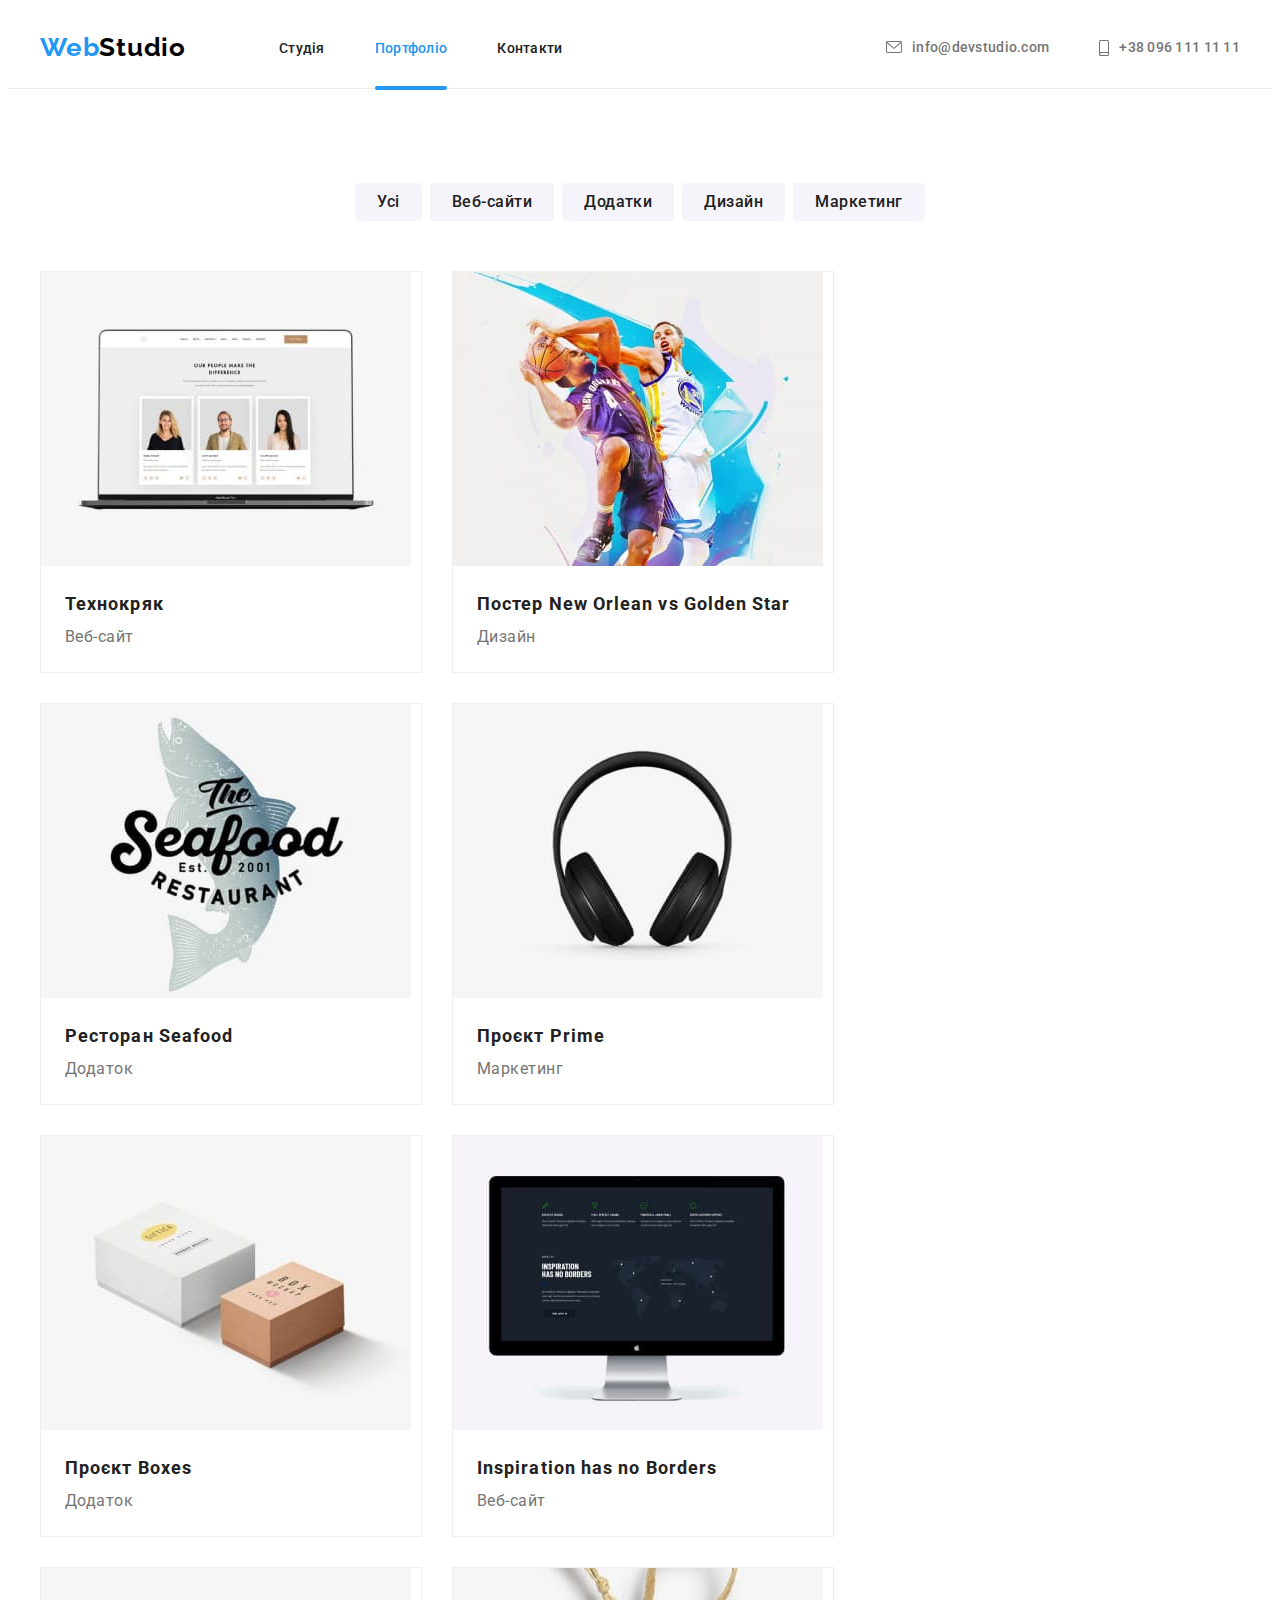
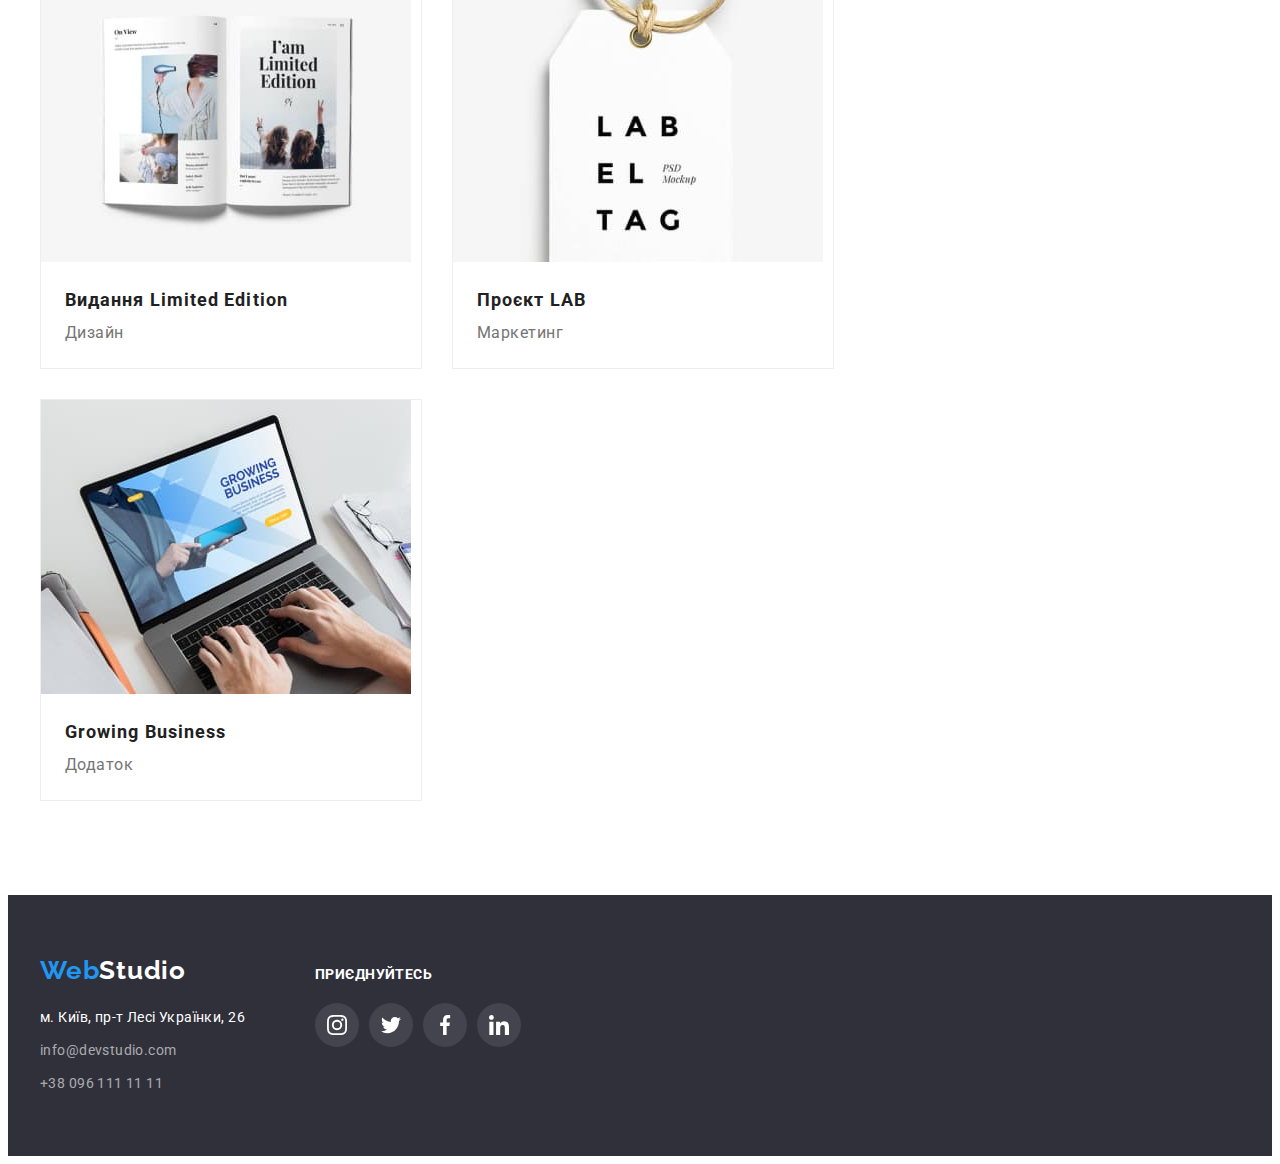
==== portfolio.html @ ef1a1031 "start HW#6" ====
<!DOCTYPE html>
<html lang="uk-ua">
  <head>
    <meta charset="UTF-8" />
    <meta http-equiv="X-UA-Compatible" content="IE=edge" />
    <meta
      name="viewport"
      content="width=device-width, initial-scale=1.0"
    />
    <title>Web Studio</title>
    <link
      rel="preconnect"
      href="https://fonts.googleapis.com"
    />
    <link
      rel="preconnect"
      href="https://fonts.gstatic.com"
      crossorigin
    />
    <link
      href="https://fonts.googleapis.com/css2?family=Raleway:wght@700&family=Roboto:wght@400;500;700;900&display=swap"
      rel="stylesheet"
    />
    <link
      rel="stylesheet"
      href="https://cdnjs.cloudflare.com/ajax/libs/modern-normalize/1.1.0/modern-normalize.min.css"
      integrity="sha512-wpPYUAdjBVSE4KJnH1VR1HeZfpl1ub8YT/NKx4PuQ5NmX2tKuGu6U/JRp5y+Y8XG2tV+wKQpNHVUX03MfMFn9Q=="
      crossorigin="anonymous"
      referrerpolicy="no-referrer"
    />
    <link rel="stylesheet" href="./css/styles.css" />
  </head>
  <body>
    <header class="header">
      <div class="container header-container">
        <nav class="header-navigation">
          <a class="logo" href="./index.html">
            <span class="logo-span">Web</span>Studio
          </a>
          <ul class="header-list list">
            <li class="header-item">
              <a class="header-link link" href="./index.html">Студія</a>
            </li>
            <li class="header-item">
              <a class="header-link current link" href="./portfolio.html">Портфоліо</a>
            </li>
            <li class="header-item">
              <a class="header-link link" href="">Контакти</a>
            </li>
          </ul>
        </nav>
        <ul class="header-contacts list">
          <li class="contacts-item">
            <a class="contacts-mail" href="mailto:info@devstudio.com">
              <svg class="contact-icon" width="16px" height="12px">
                <use href="./images/icomoon/symbol-defs.svg#icon-envelope"></use>
              </svg>
              info@devstudio.com</a>
          </li>
          <li class="contacts-item">
            <a class="contacts-tel" href="tel:+380961111111">
              <svg class="contact-icon" width="10px" height="16px">
                <use href="./images/icomoon/symbol-defs.svg#icon-smartphone"></use>
              </svg>
              +38 096 111 11 11</a>
          </li>
        </ul>
      </div>
    </header>
    <main class="main">
      <section class="project-main">
        <div class="container">
          <ul class="main-list list">
            <li class="main-item">
              <button class="main-btn" type="button">
                Усі
              </button>
            </li>
            <li class="main-item">
              <button class="main-btn" type="button">
                Веб-сайти
              </button>
            </li>
            <li class="main-item">
              <button class="main-btn" type="button">
                Додатки
              </button>
            </li>
            <li class="main-item">
              <button class="main-btn" type="button">
                Дизайн
              </button>
            </li>
            <li class="main-item">
              <button class="main-btn" type="button">
                Маркетинг
              </button>
            </li>
          </ul>
        </div>
        <!--section-project-->
        <section class="project">
          <div class="container">
            <ul class="project-list list project-wrap">
              <li class="project-link">
                <div class="link-smgtext">
                  <img
                    class="project-picture"
                    src="./images/project-1.jpg"
                    alt="макет веб-сайта"
                    width="370"
                    height="294"
                  />
                  <p class="picture-top-text">Ресурс пропонує комплексні пропозиції з різним рівнем функціоналу та сервісів. Все це дозволить відвідувачу отримати
                  вичерпні відомості про компанію чи приватну особу.</p>
                </div>
                <div class="text">
                  <h3 class="project-title">Технокряк</h3>
                  <p class="project-text">Веб-сайт</p>
                </div>
              </li>
              <li class="project-link">
                <div class="link-smgtext">
                  <img
                    class="project-picture"
                    src="./images/project-2.jpg"
                    alt="макет дизайна"
                    width="370"
                    height="294"
                  />
                  <p class="picture-top-text">Ресурс пропонує комплексні пропозиції з різним рівнем функціоналу та сервісів. Все це
                    дозволить відвідувачу отримати
                    вичерпні відомості про компанію чи приватну особу.</p>
                </div>
                <div class="text">
                  <h3 class="project-title">
                    Постер
                    <span lang="en"
                      >New Orlean vs Golden Star</span
                    >
                  </h3>
                  <p class="project-text">Дизайн</p>
                </div>
              </li>
              <li class="project-link">
                <div class="link-smgtext">
                  <img
                    class="project-picture"
                    src="./images/project-3.jpg"
                    alt="макет приложения"
                    width="370"
                    height="294"
                  />
                  <p class="picture-top-text">Ресурс пропонує комплексні пропозиції з різним рівнем функціоналу та сервісів. Все це
                    дозволить відвідувачу отримати
                    вичерпні відомості про компанію чи приватну особу.</p>
                </div>  
                <div class="text">
                  <h3 class="project-title">
                    Ресторан <span lang="en">Seafood</span>
                  </h3>
                  <p class="project-text">Додаток</p>
                </div>
              </li>
              <li class="project-link">
                <div class="link-smgtext">
                  <img
                    class="project-picture"
                    src="./images/project-4.jpg"
                    alt="фото наушників"
                    width="370"
                    height="294"
                  />
                  <p class="picture-top-text">Ресурс пропонує комплексні пропозиції з різним рівнем функціоналу та сервісів. Все це
                    дозволить відвідувачу отримати
                    вичерпні відомості про компанію чи приватну особу.</p>
                </div>
                <div class="text">
                  <h3 class="project-title">
                    Проєкт <span lang="en">Prime</span>
                  </h3>
                  <p class="project-text">Маркетинг</p>
                </div>
              </li>
              <li class="project-link">
                <div class="link-smgtext">
                  <img
                    class="project-picture"
                    src="./images/project-5.jpg"
                    alt="две коробки"
                    width="370"
                    height="294"
                  />
                  <p class="picture-top-text">Ресурс пропонує комплексні пропозиції з різним рівнем функціоналу та сервісів. Все це
                    дозволить відвідувачу отримати
                    вичерпні відомості про компанію чи приватну особу.</p>
                </div>
                <div class="text">
                  <h3 class="project-title">
                    Проєкт <span lang="en">Boxes</span>
                  </h3>
                  <p class="project-text">Додаток</p>
                </div>
              </li>
              <li class="project-link">
                <div class="link-smgtext">
                  <img
                    class="project-picture"
                    src="./images/project-6.jpg"
                    alt="экран с примером веб-сайта"
                    width="370"
                    height="294"
                  />
                  <p class="picture-top-text">Ресурс пропонує комплексні пропозиції з різним рівнем функціоналу та сервісів. Все це
                    дозволить відвідувачу отримати
                    вичерпні відомості про компанію чи приватну особу.</p>
                </div>  
                <div class="text">
                  <h3 class="project-title" lang="en">
                    Inspiration has no Borders
                  </h3>
                  <p class="project-text">Веб-сайт</p>
                </div>
              </li>
              <li class="project-link">
                <div class="link-smgtext">
                  <img
                    class="project-picture"
                    src="./images/project-7.jpg"
                    alt="развернутая книга"
                    width="370"
                    height="294"
                  />
                  <p class="picture-top-text">Ресурс пропонує комплексні пропозиції з різним рівнем функціоналу та сервісів. Все це
                    дозволить відвідувачу отримати
                    вичерпні відомості про компанію чи приватну особу.</p>
                </div>
                <div class="text">
                  <h3 class="project-title">
                    Видання
                    <span lang="en">Limited Edition</span>
                  </h3>
                  <p class="project-text">Дизайн</p>
                </div>
              </li>
              <li class="project-link">
                <div class="link-smgtext">
                  <img
                    class="project-picture"
                    src="./images/project-8.jpg"
                    alt="лейб"
                    width="370"
                    height="294"
                  />
                  <p class="picture-top-text">Ресурс пропонує комплексні пропозиції з різним рівнем функціоналу та сервісів. Все це
                    дозволить відвідувачу отримати
                    вичерпні відомості про компанію чи приватну особу.</p>
                  </div>
                <div class="text">
                  <h3 class="project-title">
                    Проєкт <span lang="en">LAB</span>
                  </h3>
                  <p class="project-text">Маркетинг</p>
                </div>
              </li>
              <li class="project-link">
                <div class="link-smgtext">
                  <img
                    class="project-picture"
                    src="./images/project-9.jpg"
                    alt=""
                    width="370"
                    height="294"
                  />
                  <p class="picture-top-text">Ресурс пропонує комплексні пропозиції з різним рівнем функціоналу та сервісів. Все це
                    дозволить відвідувачу отримати
                    вичерпні відомості про компанію чи приватну особу.</p>
                </div>
                  <div class="text">
                  <h3 class="project-title" lang="en">
                    Growing Business
                  </h3>
                  <p class="project-text">Додаток</p>
                </div>
              </li>
            </ul>
          </div>
        </section>
      </section>
    </main>
    <footer class="footer">
      <div class="footer-flex container">
        <div class="address">
          <a class="footer-logo" href="./index.html">
            <span class="logo-span">Web</span>Studio
          </a>
          <address class="footer-address">
            <ul class="address-list list">
              <li class="address-item">
                <a class="footer-geo" href="https://goo.gl/maps/ojrVNZB9v67EMsMR8">м. Київ, пр-т Лесі Українки, 26</a>
              </li>
              <li class="address-item">
                <a class="footer-mail" href="mailto:info@devstudio.com">info@devstudio.com</a>
              </li>
              <li class="address-item">
                <a class="footer-tel" href="tel:+380961111111">+38 096 111 11 11</a>
              </li>
            </ul>
          </address>
        </div>
        <div class="footer-client">
          <h2 class="client-title">приєднуйтесь</h2>
          <ul class="client-soc-list list">
            <li class="client-soc-item">
              <a href="" class="client-soc-link"><svg class="client-soc-icon" width="20px" height="20px">
                  <use href="./images/icomoon/symbol-defs.svg#icon-instagram"></use>
                </svg></a>
            </li>
            <li class="client-soc-item">
              <a href="" class="client-soc-link"><svg class="client-soc-icon" width="20px" height="20px">
                  <use href="./images/icomoon/symbol-defs.svg#icon-twitter"></use>
                </svg></a>
            </li>
            <li class="client-soc-item">
              <a href="" class="client-soc-link"><svg class="client-soc-icon" width="20px" height="20px">
                  <use href="./images/icomoon/symbol-defs.svg#icon-facebook"></use>
                </svg></a>
            </li>
            <li class="client-soc-item">
              <a href="" class="client-soc-link"><svg class="client-soc-icon" width="20px" height="20px">
                  <use href="./images/icomoon/symbol-defs.svg#icon-linkedin"></use>
                </svg></a>
            </li>
        </div>
      </div>
    </footer>
  </body>
</html>
---- css/styles.css ----
:root {
  --color-title: #212121;
}

p,
h1,
h2,
h3,
h4,
h5,
h6 {
  margin: 0;
}

ul {
  margin: 0;
  padding-left: 0;
}

body {
  font-family: "Roboto", sans-serif;
  color: #757575;
}

.container {
  width: 1200px;
  padding-left: 15px;
  padding-right: 15px;
  margin: 0 auto;
}

/* ----------------HEADER-------------------- */

.header {
  padding-top: 24px;
  padding-bottom: 25px;
  border-bottom: 1px solid #ececec;
}

.header-container {
  display: flex;
  align-items: center;
}

.header-navigation {
  display: flex;
  align-items: center;
}

.logo {
  font-family: "Raleway", sans-serif;
  text-decoration: none;
  font-style: normal;
  font-weight: 700;
  font-size: 26px;
  line-height: 31px;
  letter-spacing: 0.03em;
  color: #000000;
  margin-right: 93px;
}

.logo-span {
  color: #2196f3;
}

.header-list {
  display: flex;
  align-items: center;
  gap: 50px;
}

.list {
  list-style: none;
}

.header-item .header-link.current {
  color: #2196f3;
}

.current::after {
  content: '';
  position: absolute;
  width: 100%;
  height: 4px;
  border-radius: 2px;
  background-color: #2196f3;
  display: block;
  bottom: 0px;
}

.header-item {
}

.header-link {
  font-weight: 500;
  line-height: 1.14;
  font-size: 14px;
  color: #212121;
  letter-spacing: 0.02em;
  position: relative;
  transition: color 250ms cubic-bezier(0.4, 0, 0.2, 1);
  padding: 34px 0;
}

.header-link:hover,
.header-link:focus {
  color: #2196f3;
}

.link {
  text-decoration: none;
}

.header-contacts {
  display: flex;
  align-items: center;
  margin-left: auto;
  gap: 50px;
}

.contacts-item {
  display: flex;
}

.contacts-mail {
  text-decoration: none;
  font-style: normal;
  font-weight: 500;
  line-height: 1.14;
  letter-spacing: 0.02em;
  font-size: 14px;
  color: #757575;
  display: flex;
  align-items: center;
  transition: color 250ms cubic-bezier(0.4, 0, 0.2, 1);
}

.contacts-mail:hover,
.contacts-mail:focus {
  color: #2196f3;
}

.contact-icon {
  fill: rgba(117, 117, 117, 1);
  margin-right: 10px;
  transition: fill 250ms cubic-bezier(0.4, 0, 0.2, 1);
}

.contacts-mail:hover .contact-icon,
.contacts-mail:focus .contact-icon {
  fill: #2196f3;
}

.contacts-tel {
  text-decoration: none;
  font-style: normal;
  font-size: 14px;
  line-height: 1.14;
  letter-spacing: 0.02em;
  color: #757575;
  font-weight: 500;
  display: flex;
  align-items: center;
  transition: color 250ms cubic-bezier(0.4, 0, 0.2, 1);
}

.contacts-tel:hover,
.contacts-tel:focus {
  color: #2196f3;
}

.contacts-tel:hover .contact-icon,
.contacts-tel:focus .contact-icon {
  fill: #2196f3;
}



/* ------------HERO------------------- */

.hero {
  background-color: #2f303a;
  height: 600px;
  padding: 200px 0;
  background-image: linear-gradient(
      rgba(47, 48, 58, 0.4),
      rgba(47, 48, 58, 0.4)
    ),
    url(../images/heo-bg.jpg);
  background-repeat: no-repeat;
  background-position: center;
  background-size: cover;
}

.hero-title {
  font-weight: 900;
  line-height: 1.36;
  text-align: center;
  letter-spacing: 0.06em;
  text-transform: uppercase;
  color: #ffffff;
  font-size: 44px;
  max-width: 696px;
  margin: 0 auto;
}

.hero-btn {
  cursor: pointer;
  background-color: #2196f3;
  font-family: inherit;
  font-weight: 700;
  font-size: 16px;
  line-height: 1.88;
  text-align: center;
  letter-spacing: 0.06em;
  color: #ffffff;
  padding: 10px 32px;
  box-shadow: 0px 4px 4px rgba(0, 0, 0, 0.15);
  border: 0px;
  border-radius: 4px;
  display: block;
  margin: 30px auto;
}

/* ------SECTION 1---------- */

.section {
  padding-top: 94px;
  padding-bottom: 94px;
}
.section:last-child {
  padding-bottom: 94px;
}

.sections-flex {
  display: flex;
  align-items: center;
  justify-content: center;
  gap: 30px;
}

.features {
}

.features-list {
  align-items: flex-start;
}

.features-item {
}

.features-link {
  display: flex;
  align-items: center;
  justify-content: center;
  width: 270px;
  height: 120px;
  border-radius: 4px;
  background-color: rgba(245, 244, 250, 1);
  margin-bottom: 30px;
}

.features-title {
  font-size: 14px;
  line-height: 1.14;
  letter-spacing: 0.03em;
  text-transform: uppercase;
  color: var(--color-title);
  margin-bottom: 10px;
}

.features-text {
  font-size: 14px;
  line-height: 1.71;
  letter-spacing: 0.03em;
}

/* -------SECTION 2--------- */

.works {
  padding-top: 0px;
}

.works-title {
  font-size: 36px;
  line-height: 42px;
  text-align: center;
  letter-spacing: 0.03em;
  color: var(--color-title);
}

.works-list {
  margin-top: 50px;
}

.works-item {
  position: relative;
}

.work-text {
  position: absolute;
  font-weight: 700;
  font-style: normal;
  font-size: 14px;
  line-height: 1.14em;
  text-align: center;
  letter-spacing: 0.03em;
  text-transform: uppercase;
  padding-top: 27px;
  color: #FFFFFF;
  bottom: 4px;
  border: none;
  width: 370px;
  height: 70px;
  background-color: rgba(47, 48, 58, 0.8);
}

/* ----------SECTION 3----------- */

.team {
  background-color: #f5f4fa;
}

.text {
  padding: 20px 24px;
}

.team-title {
  font-weight: 700;
  font-size: 36px;
  line-height: 1.17;
  text-align: center;
  letter-spacing: 0.03em;
  color: var(--color-title);
}

.team-list {
  margin-top: 50px;
}

.team-item {
  background-color: #ffffff;
  box-shadow: 0px 1px 3px rgba(0, 0, 0, 0.12),
    0px 1px 1px rgba(0, 0, 0, 0.14),
    0px 2px 1px rgba(0, 0, 0, 0.2);
  border-radius: 0px 0px 4px 4px;
}

.teams-name {
  padding-top: 30px;
  padding-bottom: 16px;
}

.team-people {
  font-weight: 500;
  font-size: 16px;
  line-height: 1.19;
  text-align: center;
  letter-spacing: 0.03em;
  color: var(--color-title);
  margin-bottom: 10px;
}

.team-text {
  font-size: 16px;
  line-height: 1.19;
  text-align: center;
  letter-spacing: 0.03em;
}

.team-soc-list {
  list-style: none;
  display: flex;
  align-items: center;
  justify-content: center;
  gap: 10px;
  margin-bottom: 30px;
}

.team-soc-item {
}

.team-soc-link {
  width: 44px;
  height: 44px;
  border-radius: 50%;
  background-color: inherit;
  display: flex;
  align-items: center;
  justify-content: center;
  transition: background-color 250ms cubic-bezier(0.4, 0, 0.2, 1);
}

.team-soc-link:hover,
.team-soc-link:focus {
  background-color: rgba(33, 150, 243, 1);
}

.team-soc-icon {
  fill: rgba(175, 177, 184, 1);
  transition: fill 250ms cubic-bezier(0.4, 0, 0.2, 1);
}

.team-soc-link:hover .team-soc-icon,
.team-soc-link:focus .team-soc-icon {
  fill: rgba(255, 255, 255, 1);
}

/* -----------SECTION-4----------- */

.customers {
}

.customers-flex {
}

.customers-title {
  font-size: 36px;
  line-height: 1.17em;
  text-align: center;
  letter-spacing: 0.03em;
  color: #212121;
  margin-bottom: 50px;
}

.customers-list {
  align-items: flex-start;
}

.customers-item {
}

.customers-link {
  display: flex;
  align-items: center;
  justify-content: center;
  border: 1px solid rgba(175, 177, 184, 1);
  border-radius: 4px;
  width: 170px;
  height: 92px;
  transition: border-color 250ms cubic-bezier(0.4, 0, 0.2, 1);
}

.customers-link:hover,
.customers-link:focus {
  border-color: rgba(33, 150, 243, 1);
}

.customers-icon {
  fill: rgba(175, 177, 184, 1);
  transition: fill 250ms cubic-bezier(0.4, 0, 0.2, 1);
}

.customers-link:hover .customers-icon,
.customers-link:focus .customers-icon {
  fill: rgba(33, 150, 243, 1);
}




/* ---------FOOTER---------- */

.footer {
  background-color: #2f303a;
  padding-top: 60px;
  padding-bottom: 60px;
}

.footer-logo {
  text-decoration: none;
  font-family: "Raleway", sans-serif;
  font-style: normal;
  font-weight: 700;
  font-size: 26px;
  line-height: 1.19;
  letter-spacing: 0.03em;
  color: #ffffff;
}

.footer-address {
  margin-top: 20px;
}

.address-list {
}

.address-item {
  margin-bottom: 9px;
}

.address-item:last-child {
  margin-bottom: 0;
}

.footer-geo {
  text-decoration: none;
  font-style: normal;
  font-weight: 400;
  font-size: 14px;
  line-height: 1.71;
  letter-spacing: 0.03em;
  color: #ffffff;
}

.footer-mail,
.footer-tel {
  text-decoration: none;
  font-style: normal;
  font-weight: 400;
  font-size: 14px;
  line-height: 1.71;
  letter-spacing: 0.03em;
  color: rgba(255, 255, 255, 0.6);
}

.footer-flex {
  display: flex;
  align-items: baseline;
}

.address {
  margin-right: 70px;
}

.footer-client {
  width: 206px;
  height: 80px;
}

.client-title {
  font-size: 14px;
  line-height: 1.14em;
  letter-spacing: 0.03em;
  text-transform: uppercase;
  color: #ffffff;
  margin-bottom: 20px;
}

.client-soc-list {
  display: flex;
  gap: 10px;
}

.client-soc-item {
}

.client-soc-link {
  width: 44px;
  height: 44px;
  border-radius: 50%;
  background-color: rgba(249, 249, 249, 0.1);
  display: flex;
  align-items: center;
  justify-content: center;
  transition: background-color 250ms cubic-bezier(0.4, 0, 0.2, 1);
}

.client-soc-icon {
  fill: #ffffff;
}

.client-soc-link:hover,
.client-soc-link:focus {
  background-color: rgba(33, 150, 243, 1);
}

/* -------Модальне вікно------------ */

.backdrop {
  position: fixed;
  top: 0;
  width: 100%;
  height: 100%;
  background-color: rgba(0, 0, 0, 0.2);
}

.modal {
  width: 528px;
  min-height: 581px;
  background-color: #FFFFFF;
  box-shadow: 0px 1px 3px rgba(0, 0, 0, 0.12), 0px 1px 1px rgba(0, 0, 0, 0.14), 0px 2px 1px rgba(0, 0, 0, 0.2);
  border-radius: 4px;
  position: absolute;
  top: 50%;
  left: 50%;
  transform: translate(-50%, -50%) scale(1);
  transition: transform 300ms cubic-bezier(0.4, 0, 0.2, 1);

}

.backdrop.is-hidden .modal {
  transform: translate(-50%, -50%) scale(1.25);
}

.modal-btn {
  width: 30px;
  height: 30px;
  border: 1px solid rgba(0, 0, 0, 0.1);
  border-radius: 50%;
  background-color: #FFFFFF;
  position: absolute;
  right: 8px;
  top: 8px;
  display: flex;
  align-items: center;
  justify-content: center;
  cursor: pointer;
}

.is-hidden {
  opacity: 0;
  visibility: hidden;
  pointer-events: none;
}

/* --------------------------PORTFOLIO--------------------------------- */

.project-main {
  margin-top: 94px;
  margin-bottom: 94px;
}

.project {
  margin-top: 50px;
}

.project-wrap {
  display: flex;
  flex-wrap: wrap;
  gap: 30px;
}

.main-list {
  display: flex;
  align-items: center;
  justify-content: center;
  gap: 8px;
}

.main-item {
  transition: box-shadow 250ms cubic-bezier(0.4, 0, 0.2, 1);
}

.main-item:hover,
.main-item:focus {
  box-shadow: 0px 3px 1px rgba(0, 0, 0, 0.1),
    0px 1px 2px rgba(0, 0, 0, 0.08),
    0px 2px 2px rgba(0, 0, 0, 0.12);
  
}

.main-btn {
  cursor: pointer;
  font-family: inherit;
  font-weight: 500;
  line-height: 1.62;
  text-align: center;
  letter-spacing: 0.03em;
  color: #212121;
  border: 0px;
  border-radius: 4px;
  background-color: #f5f4fa;
  font-size: 16px;
  padding: 5.91px 22px;
  transition: color 250ms cubic-bezier(0.4, 0, 0.2, 1),
    background-color 250ms cubic-bezier(0.4, 0, 0.2, 1);
}

.main-btn:hover,
.main-btn:focus {
  color: #ffffff;
  background-color: #2196f3;
}

.project-list {
}

.project-link {
  width: calc((100% - 60px) / 3);
  background-color: #ffffff;
  border: 1px solid #eeeeee;
  transition: box-shadow 250ms cubic-bezier(0.4, 0, 0.2, 1);
}

.project-link:hover,
.project-link:focus {
  box-shadow: 0px 1px 1px rgba(0, 0, 0, 0.12),
    0px 4px 4px rgba(0, 0, 0, 0.06),
    1px 4px 6px rgba(0, 0, 0, 0.16);
}

.project-link:hover .picture-top-text {
  transform: translateY(0);
}

.project-picture {
  display: block;
}

.project-title {
  line-height: 2;
  letter-spacing: 0.06em;
  color: var(--color-title);
  font-size: 18px;
}

.project-text {
  line-height: 1.88;
  letter-spacing: 0.03em;
  font-size: 16px;
}

.link-smgtext {
  position: relative;
  overflow: hidden;
}

.picture-top-text {
  position: absolute;
  top: 0px;
  left: 0px;
  font-size: 18px;
  line-height: 1.56em;
  letter-spacing: 0.03em;
  color: #FFFFFF;
  background-color: rgba(33, 150, 243, 0.9);
  height: 100%;
  align-items: center;
  padding-right: 24px;
  padding-left: 24px;
  padding-top: 63px;
  transform: translateY(100%);
  transition: transform 250ms cubic-bezier(0.4, 0, 0.2, 1);
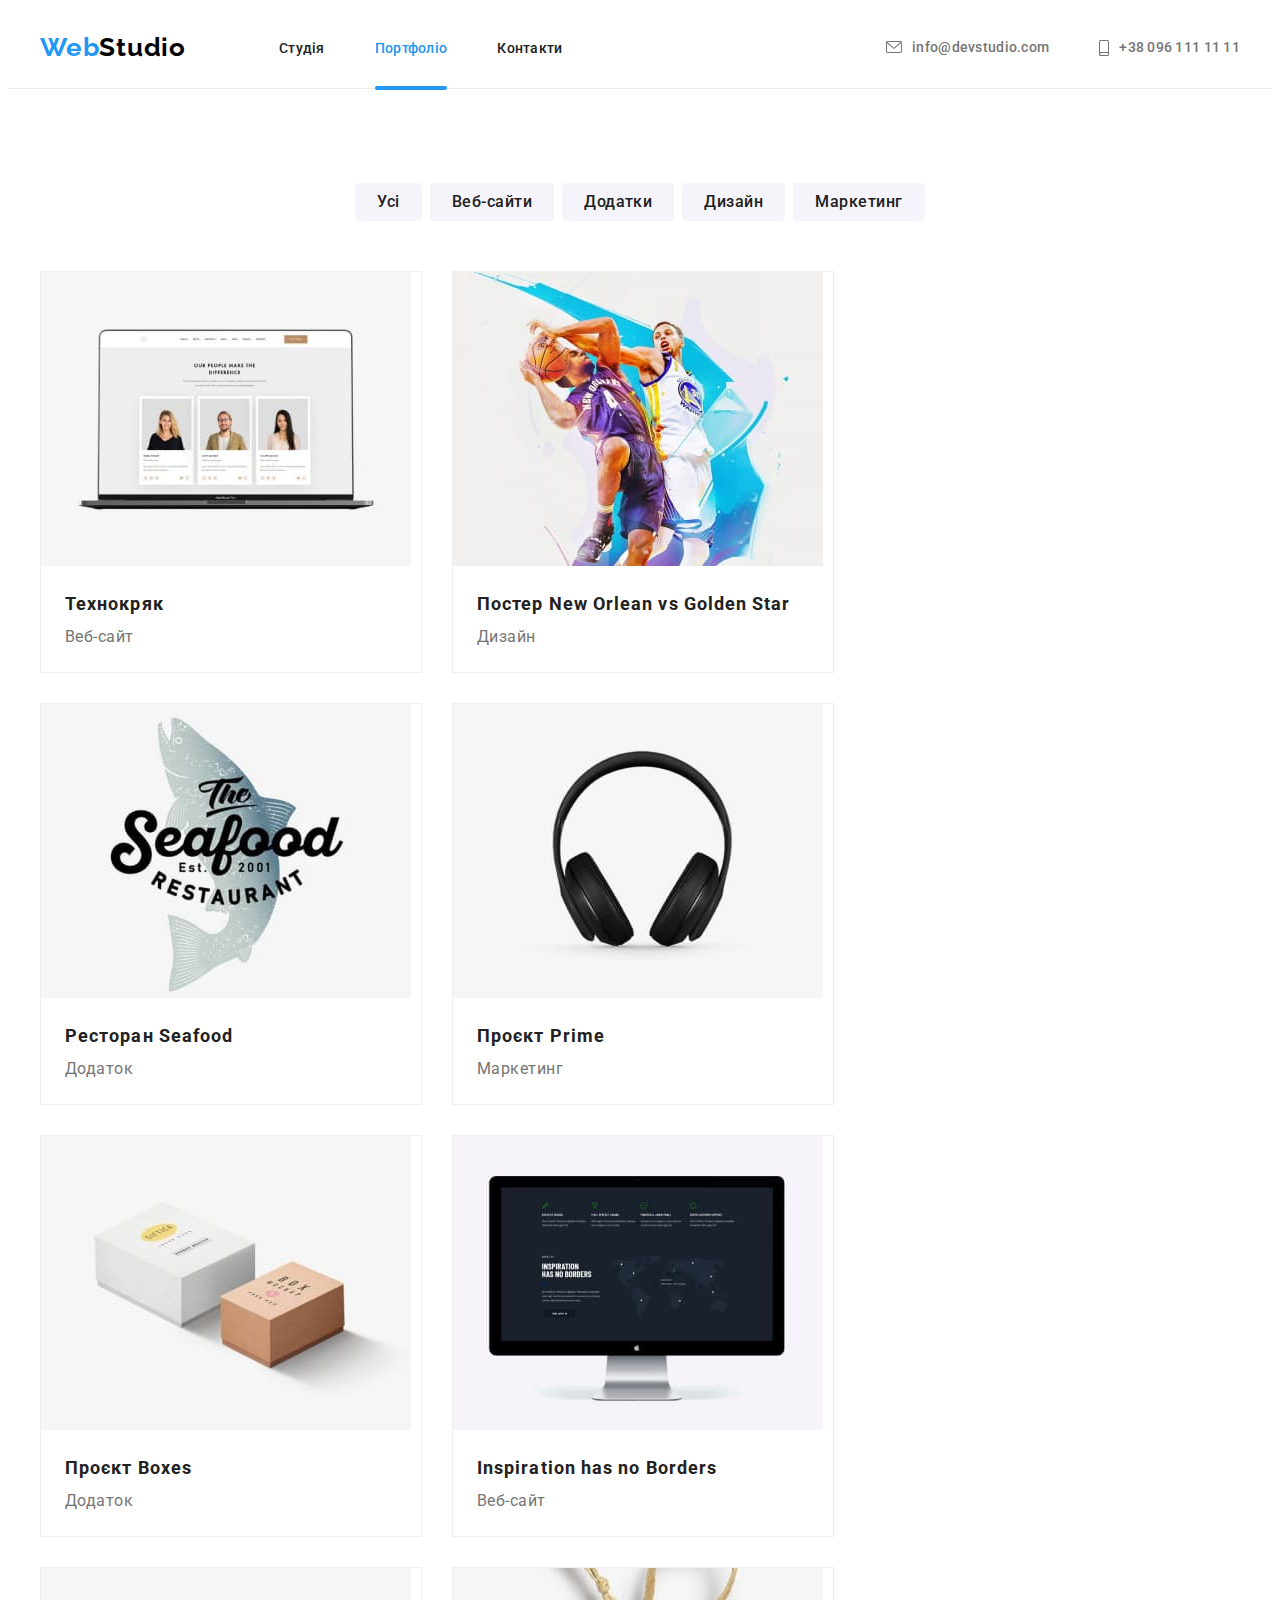
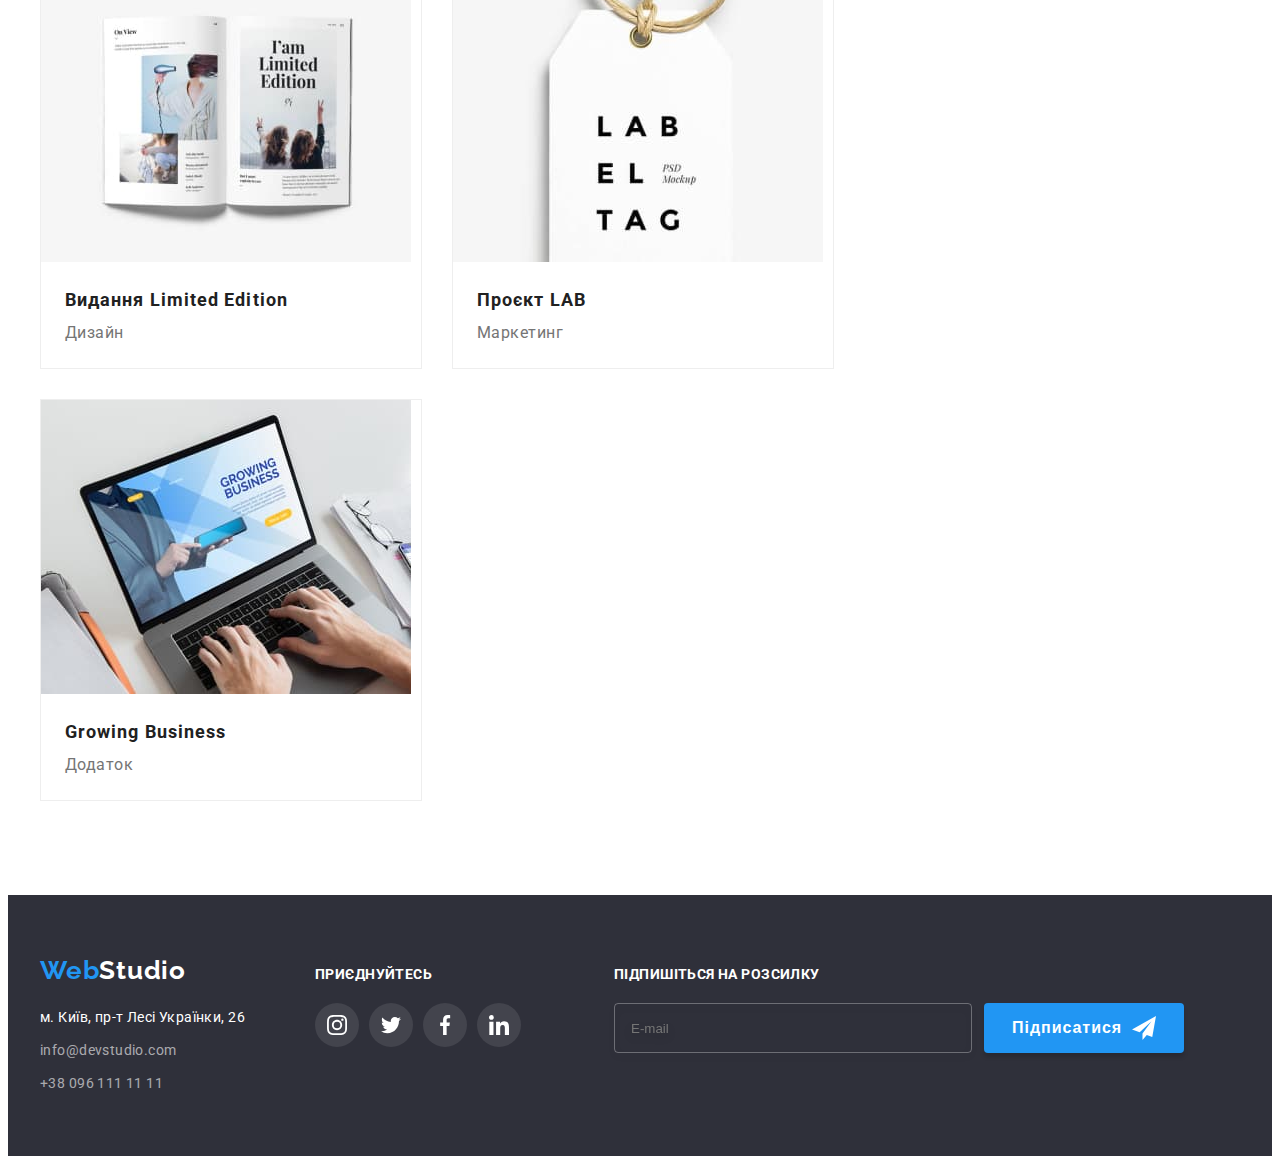
==== commit 5a37385b: "HW#6 footer-form" ====
--- a/portfolio.html
+++ b/portfolio.html
@@ -332,6 +332,20 @@
                 </svg></a>
             </li>
         </div>
+          <div class="footer-forms">
+            <form class="footer-form">
+              <label for="user-email" class="footer-label">Підпишіться на розсилку</label>
+              <div class="form-user">
+                <input type="email" name="user-email" class="footer-input" id="user-email" placeholder="E-mail">
+                <button type="submit" class="form-buttom">
+                  <p class="input-text">Підписатися</p>
+                  <svg class="client-soc-icon" width="24px" height="24px">
+                    <use href="./images/icomoon/symbol-defs.svg#icon-send"></use>
+                  </svg>
+                </button>
+              </div>
+            </form>
+          </div>
       </div>
     </footer>
   </body>
--- a/css/styles.css
+++ b/css/styles.css
@@ -565,6 +565,72 @@
   background-color: rgba(33, 150, 243, 1);
 }
 
+.footer-forms {
+  width: 570px;
+  height: 86px;
+  margin-left: 93px;
+}
+
+.footer-form {}
+
+.footer-label {
+  font-weight: 700;
+  font-size: 14px;
+  line-height: 1.14em;
+  letter-spacing: 0.03em;
+  text-transform: uppercase;
+  color: #FFFFFF;
+  display: block;
+  margin-bottom: 20px;
+}
+
+.form-user {
+  display: flex;
+  gap: 12px;
+}
+
+.footer-input {
+  box-sizing: border-box;
+  width: 358px;
+  height: 50px;
+  border: 1px solid rgba(255, 255, 255, 0.3);
+  filter: drop-shadow(0px 4px 4px rgba(0, 0, 0, 0.15));
+  border-radius: 4px;
+  padding: 15px 16px;
+  background-color: inherit;
+}
+
+.footer-input:hover,
+.footer-input:focus {
+  color: #FFFFFF;
+}
+
+.form-buttom {
+  width: 200px;
+  height: 50px;
+  background-color: #2196F3;
+  box-shadow: 0px 4px 4px rgba(0, 0, 0, 0.15);
+  border-radius: 4px;
+  border: 0px;
+  display: flex;
+  gap: 10px;
+  align-items: center;
+  padding: 10px 28px;
+}
+
+.input-text {
+  width: 110px;
+  font-style: normal;
+  font-weight: 700;
+  font-size: 16px;
+  line-height: 1.88em;
+  text-align: center;
+  letter-spacing: 0.06em;
+  color: #FFFFFF;
+}
+
+.client-soc-icon {}
+
 /* -------Модальне вікно------------ */
 
 .backdrop {
